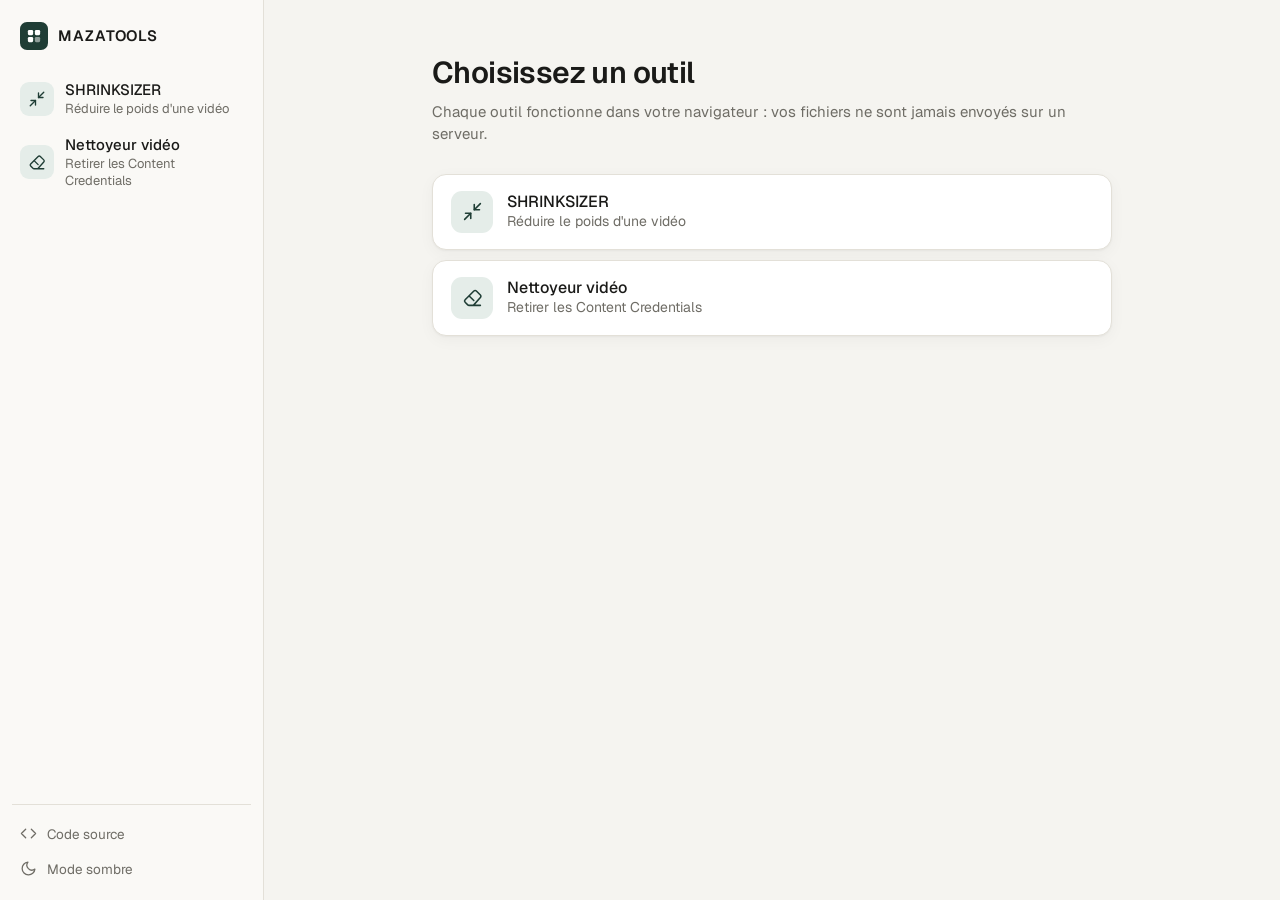
==== index.html @ 146fbb06 "Add files via upload" ====
<!doctype html>
<html lang="fr">
<head>
  <meta charset="utf-8">
  <meta name="viewport" content="width=device-width, initial-scale=1">
  <title>MAZATOOLS</title>
  <meta name="description" content="Des outils qui tournent dans votre navigateur, sans envoyer vos fichiers.">
  <script src="shared/theme.js"></script>
  <link rel="icon" href="data:image/svg+xml,%3Csvg xmlns='http://www.w3.org/2000/svg' viewBox='0 0 32 32'%3E%3Crect width='32' height='32' rx='8' fill='%231f3d35'/%3E%3Crect x='9' y='9' width='6' height='6' rx='1.5' fill='%23fff'/%3E%3Crect x='17' y='9' width='6' height='6' rx='1.5' fill='%23fff'/%3E%3Crect x='9' y='17' width='6' height='6' rx='1.5' fill='%23fff'/%3E%3Crect x='17' y='17' width='6' height='6' rx='1.5' fill='%23fff' opacity='.5'/%3E%3C/svg%3E">
  <link rel="preconnect" href="https://fonts.googleapis.com">
  <link rel="preconnect" href="https://fonts.gstatic.com" crossorigin>
  <link href="https://fonts.googleapis.com/css2?family=Geist:wght@400;500;600&display=swap" rel="stylesheet">
  <link rel="stylesheet" href="shared/tokens.css">
  <link rel="stylesheet" href="hub.css">
  <script type="module" src="hub.js"></script>
</head>
<body>
  <div class="shell">
    <header class="topbar">
      <button type="button" class="icon-btn menu-btn" aria-controls="sidebar" aria-expanded="false" aria-label="Afficher les outils">
        <svg viewBox="0 0 24 24" aria-hidden="true"><path d="M4 7h16M4 12h16M4 17h16"/></svg>
      </button>
      <p class="topbar-title"></p>
      <button type="button" class="icon-btn theme-btn" aria-label="Passer en mode sombre">
        <svg class="moon" viewBox="0 0 24 24" aria-hidden="true"><path d="M21 12.8A9 9 0 1 1 11.2 3a7 7 0 0 0 9.8 9.8z"/></svg>
        <svg class="sun" viewBox="0 0 24 24" aria-hidden="true"><circle cx="12" cy="12" r="4"/><path d="M12 2v2M12 20v2M4.9 4.9l1.4 1.4M17.7 17.7l1.4 1.4M2 12h2M20 12h2M4.9 19.1l1.4-1.4M17.7 6.3l1.4-1.4"/></svg>
      </button>
    </header>

    <nav class="sidebar" id="sidebar" aria-label="Outils">
      <a class="brand" href="#">
        <svg class="logo" viewBox="0 0 32 32" aria-hidden="true"><rect width="32" height="32" rx="8" class="logo-bg"/><rect x="9" y="9" width="6" height="6" rx="1.5" class="logo-fg"/><rect x="17" y="9" width="6" height="6" rx="1.5" class="logo-fg"/><rect x="9" y="17" width="6" height="6" rx="1.5" class="logo-fg"/><rect x="17" y="17" width="6" height="6" rx="1.5" class="logo-fg" opacity=".5"/></svg>
        <span class="brand-name"></span>
      </a>
      <ul class="tool-list" id="tool-list"></ul>
      <div class="side-foot">
        <a id="open-alone" target="_blank" rel="noopener" hidden>
          <svg viewBox="0 0 24 24" aria-hidden="true"><path d="M14 4h6v6M20 4l-9 9M18 14v5a1 1 0 0 1-1 1H5a1 1 0 0 1-1-1V7a1 1 0 0 1 1-1h5"/></svg>
          Ouvrir dans un onglet
        </a>
        <a id="source-link" href="https://github.com/" target="_blank" rel="noopener">
          <svg viewBox="0 0 24 24" aria-hidden="true"><path d="M8 6l-6 6 6 6M16 6l6 6-6 6"/></svg>
          Code source
        </a>
        <button type="button" class="theme-btn side-theme">
          <svg class="moon" viewBox="0 0 24 24" aria-hidden="true"><path d="M21 12.8A9 9 0 1 1 11.2 3a7 7 0 0 0 9.8 9.8z"/></svg>
          <svg class="sun" viewBox="0 0 24 24" aria-hidden="true"><circle cx="12" cy="12" r="4"/><path d="M12 2v2M12 20v2M4.9 4.9l1.4 1.4M17.7 17.7l1.4 1.4M2 12h2M20 12h2M4.9 19.1l1.4-1.4M17.7 6.3l1.4-1.4"/></svg>
          <span class="theme-label">Mode sombre</span>
        </button>
      </div>
    </nav>
    <div class="scrim" hidden></div>

    <main class="stage" id="stage">
      <section class="home" id="home" aria-labelledby="home-title">
        <h1 id="home-title">Choisissez un outil</h1>
        <p class="lead">Chaque outil fonctionne dans votre navigateur&nbsp;: vos fichiers ne sont jamais envoyés sur un serveur.</p>
        <ul class="home-list" id="home-list"></ul>
      </section>
    </main>
  </div>
</body>
</html>
---- shared/tokens.css ----
/* MAZATOOLS : thème commun au hub et à tous les outils.
   Une seule source pour les couleurs, en clair comme en sombre.
   Le thème choisi (data-theme sur <html>) est appliqué par shared/theme.js. */

:root {
  --bg: #f5f4f0; --surface: #ffffff; --surface-2: #faf9f6; --text: #1a1a18; --muted: #6f6d66;
  --border: #e3e0d8; --border-strong: #cfcbc0;
  --accent: #1f3d35; --accent-ink: #ffffff; --accent-soft: #e5ede9;
  --ok: #2e7d4f; --ok-bg: #e6f2ea; --warn: #8a5300; --warn-bg: #fbefd9; --err: #b3261e; --err-bg: #fbe8e6;
  --chip: #f0eee8; --chip-ai: #efe7fb; --chip-ai-ink: #5b3a99;
  --shadow: 0 1px 2px rgba(20,20,10,.04), 0 4px 16px rgba(20,20,10,.04);
  --font: "Geist", ui-sans-serif, system-ui, -apple-system, "Segoe UI", sans-serif;
  --font-mono: "Geist Mono", ui-monospace, SFMono-Regular, Menlo, monospace;
  color-scheme: light;
}
@media (prefers-color-scheme: dark) {
  :root:not([data-theme="light"]) {
    --bg: #111110; --surface: #1a1a18; --surface-2: #161615; --text: #ecebe6; --muted: #9a988f;
    --border: #2b2a27; --border-strong: #3d3b37;
    --accent: #cfe3da; --accent-ink: #10201b; --accent-soft: #1c2a25;
    --ok: #7bd3a0; --ok-bg: #15261d; --warn: #f0b65a; --warn-bg: #2a2112; --err: #f28b82; --err-bg: #2c1614;
    --chip: #24231f; --chip-ai: #261f33; --chip-ai-ink: #c9b2f2;
    --shadow: none; color-scheme: dark;
  }
}
:root[data-theme="dark"] {
  --bg: #111110; --surface: #1a1a18; --surface-2: #161615; --text: #ecebe6; --muted: #9a988f;
  --border: #2b2a27; --border-strong: #3d3b37;
  --accent: #cfe3da; --accent-ink: #10201b; --accent-soft: #1c2a25;
  --ok: #7bd3a0; --ok-bg: #15261d; --warn: #f0b65a; --warn-bg: #2a2112; --err: #f28b82; --err-bg: #2c1614;
  --chip: #24231f; --chip-ai: #261f33; --chip-ai-ink: #c9b2f2;
  --shadow: none; color-scheme: dark;
}

/* Ouvert dans MAZATOOLS, un outil laisse le hub gérer le thème. */
.in-hub .theme { display: none; }
---- hub.css ----
/* MAZATOOLS : les couleurs viennent de shared/tokens.css */

:root { --side-w: 264px; }

*, *::before, *::after { box-sizing: border-box; }
html, body { height: 100%; margin: 0; }
body {
  background: var(--bg);
  color: var(--text);
  font-family: var(--font);
  font-size: 15px;
  line-height: 1.5;
  -webkit-font-smoothing: antialiased;
}
a { color: inherit; text-decoration: none; }
button { font: inherit; color: inherit; }
:focus-visible { outline: 2px solid var(--accent); outline-offset: 2px; }

.shell { display: grid; grid-template-columns: var(--side-w) 1fr; height: 100dvh; }

/* ---------- Barre latérale ---------- */

.sidebar {
  display: flex;
  flex-direction: column;
  min-height: 0;
  overflow-y: auto;
  padding: 20px 12px 14px;
  background: var(--surface-2);
  border-right: 1px solid var(--border);
}

.brand { display: flex; align-items: center; gap: 10px; padding: 2px 8px 22px; }
.logo { width: 28px; height: 28px; flex: none; }
.logo-bg { fill: var(--accent); }
.logo-fg { fill: var(--accent-ink); }
.brand-name { font-weight: 600; font-size: 15px; letter-spacing: .06em; }

.tool-list { list-style: none; margin: 0; padding: 0; display: grid; gap: 2px; }

.tool-link {
  display: flex;
  align-items: center;
  gap: 11px;
  padding: 8px;
  border-radius: 10px;
  transition: background .15s;
}
.tool-link:hover { background: var(--chip); }
.tool-link[aria-current="page"] { background: var(--surface); box-shadow: 0 0 0 1px var(--border), var(--shadow); }

.tool-icon {
  flex: none;
  display: grid;
  place-items: center;
  width: 34px;
  height: 34px;
  border-radius: 9px;
  background: var(--accent-soft);
  color: var(--accent);
}
.tool-icon svg { width: 18px; height: 18px; fill: none; stroke: currentColor; stroke-width: 1.8; stroke-linecap: round; stroke-linejoin: round; }
.tool-link[aria-current="page"] .tool-icon { background: var(--accent); color: var(--accent-ink); }

.tool-text { display: grid; min-width: 0; }
.tool-name { font-weight: 500; line-height: 1.3; }
.tool-desc { color: var(--muted); font-size: 13px; line-height: 1.35; }

.side-foot {
  margin-top: auto;
  padding-top: 12px;
  border-top: 1px solid var(--border);
  display: grid;
  gap: 1px;
}
.side-foot a, .side-theme {
  display: flex;
  align-items: center;
  gap: 10px;
  width: 100%;
  padding: 7px 8px;
  border: 0;
  border-radius: 8px;
  background: transparent;
  color: var(--muted);
  font-size: 13.5px;
  text-align: left;
  cursor: pointer;
}
.side-foot a[hidden] { display: none; }
.side-foot a:hover, .side-theme:hover { background: var(--chip); color: var(--text); }
.side-foot svg, .icon-btn svg { width: 17px; height: 17px; flex: none; fill: none; stroke: currentColor; stroke-width: 1.8; stroke-linecap: round; stroke-linejoin: round; }

/* Icône du bouton thème : la lune en clair, le soleil en sombre */
.theme-btn .sun { display: none; }
.is-dark .theme-btn .sun { display: block; }
.is-dark .theme-btn .moon { display: none; }

/* ---------- Zone principale ---------- */

.stage { position: relative; min-width: 0; min-height: 0; overflow: hidden; }

.tool-frame { position: absolute; inset: 0; width: 100%; height: 100%; border: 0; background: var(--bg); }
.tool-frame[hidden] { display: none; }

.home { height: 100%; overflow-y: auto; }
.home[hidden] { display: none; }
.home > * { max-width: 680px; margin-inline: auto; }
.home { padding: 56px 16px 48px; }
.home h1 { font-size: 30px; line-height: 1.15; font-weight: 600; letter-spacing: -.02em; margin: 0 auto 10px; }
.lead { color: var(--muted); margin: 0 auto 28px; }

.home-list { list-style: none; padding: 0; display: grid; gap: 10px; }
.home-link {
  display: flex;
  align-items: center;
  gap: 14px;
  padding: 16px 18px;
  background: var(--surface);
  border: 1px solid var(--border);
  border-radius: 14px;
  box-shadow: var(--shadow);
  transition: border-color .15s;
}
.home-link:hover { border-color: var(--border-strong); }
.home-link .tool-icon { width: 42px; height: 42px; border-radius: 11px; }
.home-link .tool-icon svg { width: 21px; height: 21px; }
.home-link .tool-name { font-size: 16px; }
.home-link .tool-desc { font-size: 14px; }

/* ---------- Mobile : la barre devient un tiroir ---------- */

.topbar { display: none; }
.scrim[hidden] { display: none; }

.icon-btn {
  flex: none;
  width: 38px;
  height: 38px;
  display: grid;
  place-items: center;
  padding: 0;
  border: 0;
  border-radius: 9px;
  background: transparent;
  color: var(--muted);
  cursor: pointer;
}
.icon-btn:hover { color: var(--text); background: var(--chip); }

@media (max-width: 760px) {
  .shell { grid-template-columns: 1fr; grid-template-rows: 52px 1fr; }
  .topbar {
    display: flex;
    align-items: center;
    gap: 4px;
    padding: 0 8px;
    background: var(--surface-2);
    border-bottom: 1px solid var(--border);
  }
  .topbar-title { flex: 1; margin: 0; font-weight: 500; overflow: hidden; text-overflow: ellipsis; white-space: nowrap; }
  .side-theme { display: none; }

  .sidebar {
    position: fixed;
    inset: 0 auto 0 0;
    width: min(86vw, 300px);
    z-index: 20;
    transform: translateX(-100%);
    visibility: hidden;
    transition: transform .22s ease, visibility 0s linear .22s;
    box-shadow: 0 0 40px rgba(0, 0, 0, .2);
  }
  .sidebar.open { transform: none; visibility: visible; transition: transform .22s ease; }
  .scrim { position: fixed; inset: 0; z-index: 10; background: rgba(0, 0, 0, .35); }
  .home { padding-top: 32px; }
  .home h1 { font-size: 25px; }
}

@media (prefers-reduced-motion: reduce) {
  .sidebar { transition: none; }
}
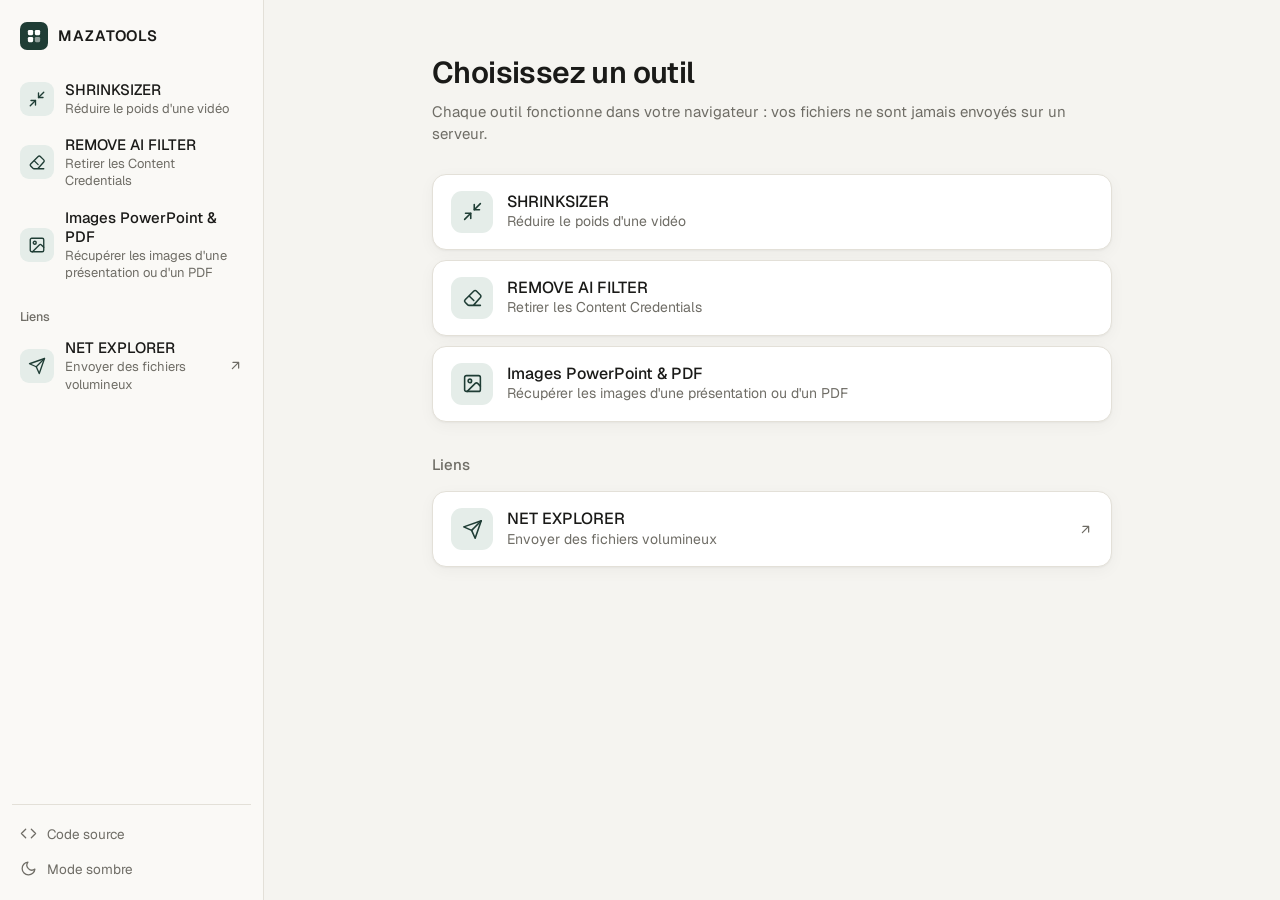
==== commit 43e7a5c2: "Add files via upload" ====
--- a/index.html
+++ b/index.html
@@ -33,6 +33,10 @@
         <span class="brand-name"></span>
       </a>
       <ul class="tool-list" id="tool-list"></ul>
+      <div class="links-group" hidden>
+        <p class="group-title">Liens</p>
+        <ul class="tool-list" id="link-list"></ul>
+      </div>
       <div class="side-foot">
         <a id="open-alone" target="_blank" rel="noopener" hidden>
           <svg viewBox="0 0 24 24" aria-hidden="true"><path d="M14 4h6v6M20 4l-9 9M18 14v5a1 1 0 0 1-1 1H5a1 1 0 0 1-1-1V7a1 1 0 0 1 1-1h5"/></svg>
@@ -56,6 +60,10 @@
         <h1 id="home-title">Choisissez un outil</h1>
         <p class="lead">Chaque outil fonctionne dans votre navigateur&nbsp;: vos fichiers ne sont jamais envoyés sur un serveur.</p>
         <ul class="home-list" id="home-list"></ul>
+        <div class="links-group" hidden>
+          <h2 class="home-sub">Liens</h2>
+          <ul class="home-list" id="home-links"></ul>
+        </div>
       </section>
     </main>
   </div>
--- a/hub.css
+++ b/hub.css
@@ -62,7 +62,16 @@
 .tool-icon svg { width: 18px; height: 18px; fill: none; stroke: currentColor; stroke-width: 1.8; stroke-linecap: round; stroke-linejoin: round; }
 .tool-link[aria-current="page"] .tool-icon { background: var(--accent); color: var(--accent-ink); }
 
-.tool-text { display: grid; min-width: 0; }
+.tool-text { display: grid; min-width: 0; flex: 1; }
+
+/* Liens externes : flèche à droite, et un groupe séparé des outils */
+.ext { flex: none; width: 15px; height: 15px; fill: none; stroke: var(--muted); stroke-width: 2; stroke-linecap: round; stroke-linejoin: round; }
+.external:hover .ext { stroke: var(--text); }
+.links-group[hidden] { display: none; }
+.sidebar .links-group { margin-top: 18px; }
+.group-title { margin: 0 0 4px; padding: 0 8px; color: var(--muted); font-size: 12.5px; font-weight: 500; }
+.home-sub { margin: 32px auto 10px; font-size: 15px; font-weight: 500; color: var(--muted); }
+.sr { position: absolute; width: 1px; height: 1px; overflow: hidden; clip: rect(0 0 0 0); white-space: nowrap; }
 .tool-name { font-weight: 500; line-height: 1.3; }
 .tool-desc { color: var(--muted); font-size: 13px; line-height: 1.35; }
 
